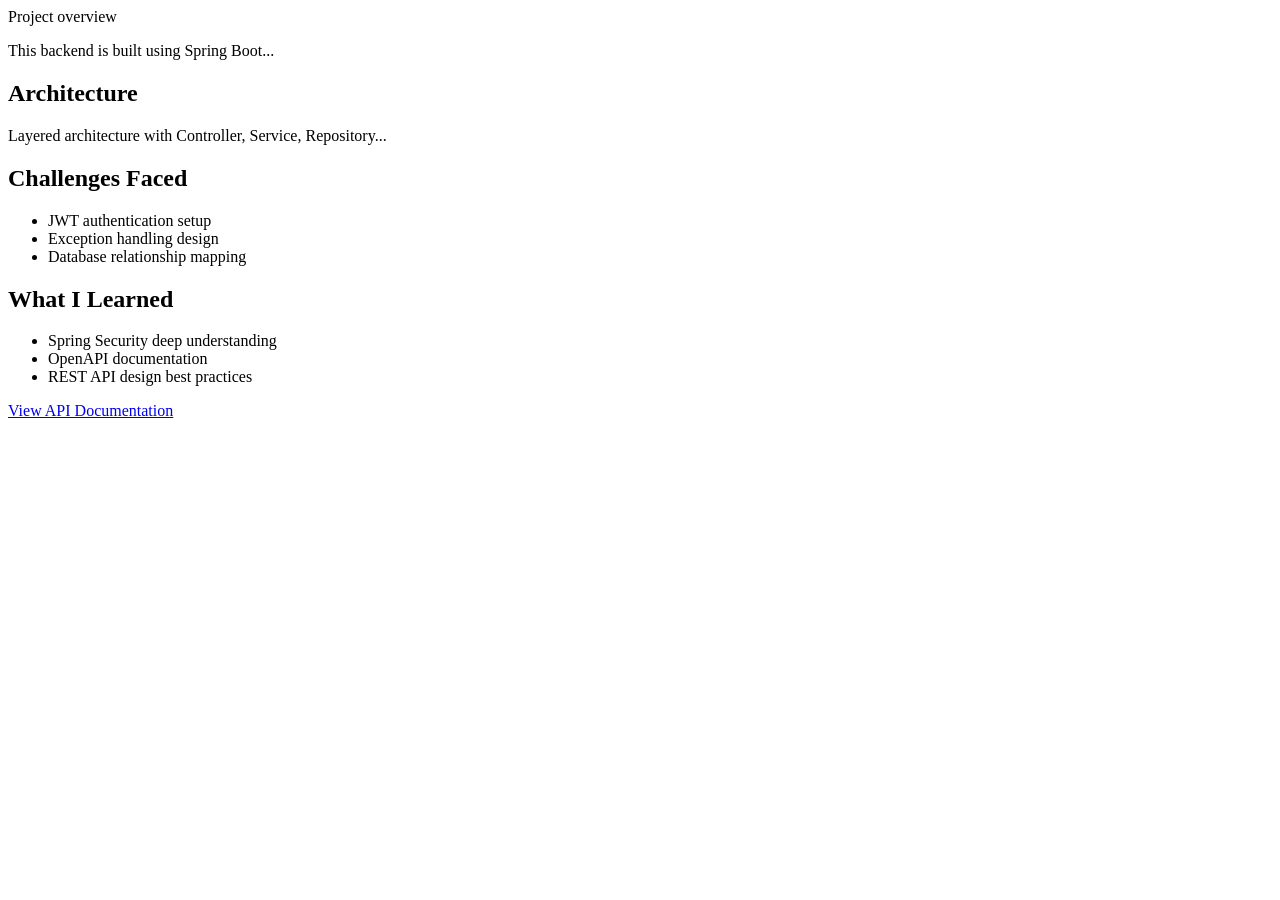
==== docs/index.html @ 5f0ccfab "swagger documentation in html format added" ====
<!DOCTYPE html>
<html lang="en">
<head>
    <meta charset="UTF-8">
    <title>Project Documentation</title>
</head>
<body>
<h>Project overview</h>
<p>This backend is built using Spring Boot...</p>

<h2>Architecture</h2>
<p>Layered architecture with Controller, Service, Repository...</p>

<h2>Challenges Faced</h2>
<ul>
    <li>JWT authentication setup</li>
    <li>Exception handling design</li>
    <li>Database relationship mapping</li>
</ul>

<h2>What I Learned</h2>
<ul>
    <li>Spring Security deep understanding</li>
    <li>OpenAPI documentation</li>
    <li>REST API design best practices</li>
</ul>

<a href="api.html">View API Documentation</a>
</body>
</html>
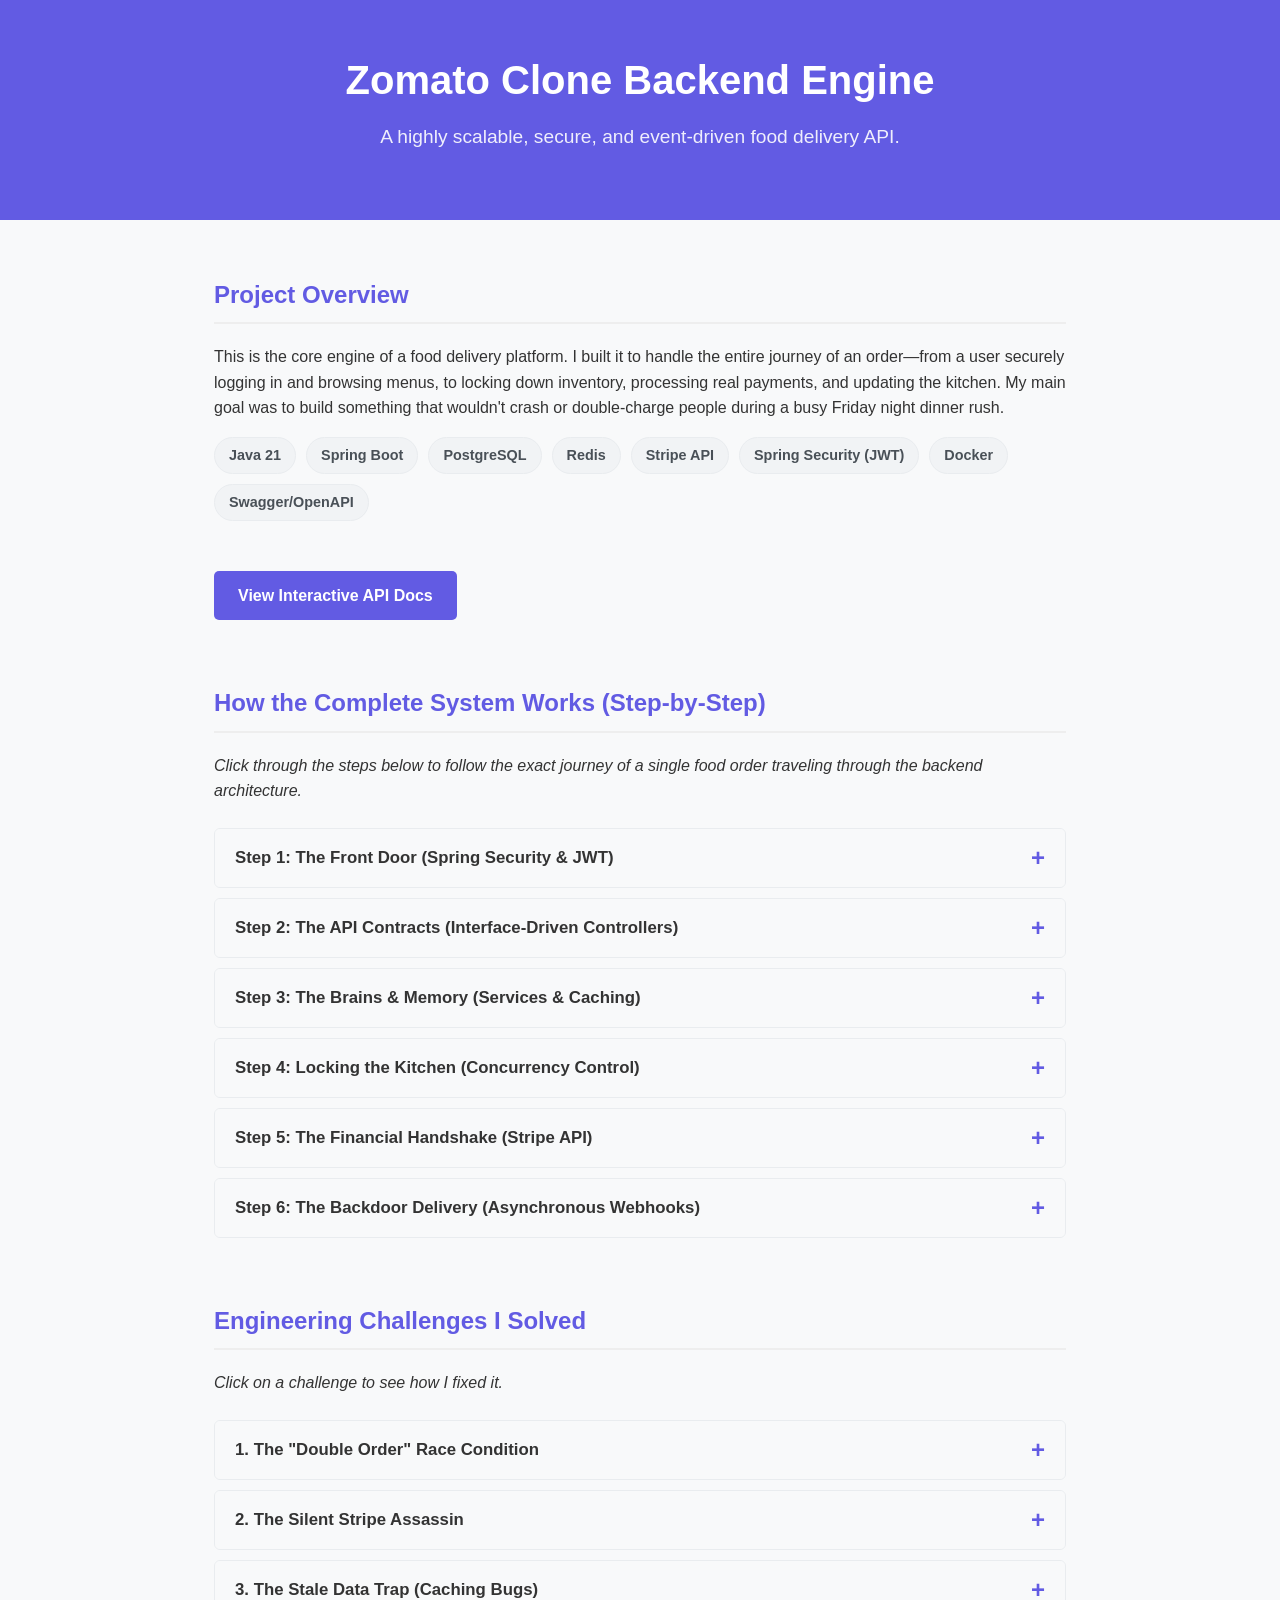
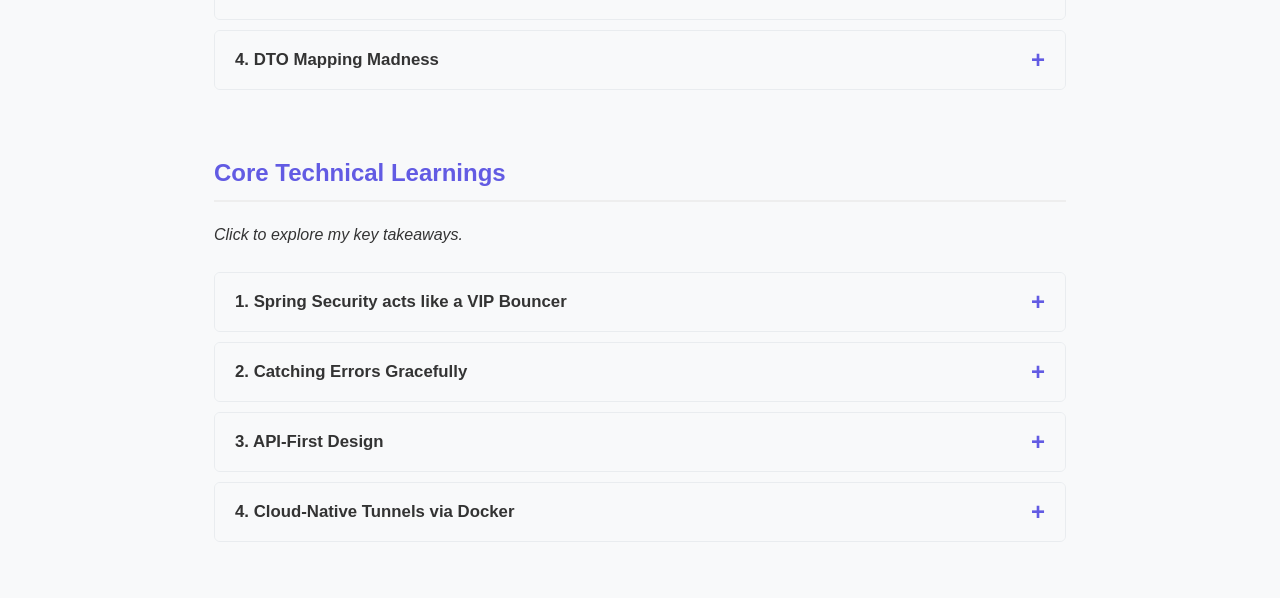
==== commit 1bcd09c8: "explanation added" ====
--- a/docs/index.html
+++ b/docs/index.html
@@ -2,29 +2,162 @@
 <html lang="en">
 <head>
     <meta charset="UTF-8">
-    <title>Project Documentation</title>
+    <meta name="viewport" content="width=device-width, initial-scale=1.0">
+    <title>Zomato Clone - Backend Architecture</title>
+    <link rel="stylesheet" href="style.css">
 </head>
 <body>
-<h>Project overview</h>
-<p>This backend is built using Spring Boot...</p>
 
-<h2>Architecture</h2>
-<p>Layered architecture with Controller, Service, Repository...</p>
+<header>
+    <h1>Zomato Clone Backend Engine</h1>
+    <p>A highly scalable, secure, and event-driven food delivery API.</p>
+</header>
 
-<h2>Challenges Faced</h2>
-<ul>
-    <li>JWT authentication setup</li>
-    <li>Exception handling design</li>
-    <li>Database relationship mapping</li>
-</ul>
+<div class="container">
 
-<h2>What I Learned</h2>
-<ul>
-    <li>Spring Security deep understanding</li>
-    <li>OpenAPI documentation</li>
-    <li>REST API design best practices</li>
-</ul>
+    <section>
+        <h2>Project Overview</h2>
+        <p>This is the core engine of a food delivery platform. I built it to handle the entire journey of an order—from a user securely logging in and browsing menus, to locking down inventory, processing real payments, and updating the kitchen. My main goal was to build something that wouldn't crash or double-charge people during a busy Friday night dinner rush.</p>
+        <div class="tech-stack">
+            <span class="badge">Java 21</span>
+            <span class="badge">Spring Boot</span>
+            <span class="badge">PostgreSQL</span>
+            <span class="badge">Redis</span>
+            <span class="badge">Stripe API</span>
+            <span class="badge">Spring Security (JWT)</span>
+            <span class="badge">Docker</span>
+            <span class="badge">Swagger/OpenAPI</span>
+        </div>
+        <br>
+        <a href="api.html" class="btn">View Interactive API Docs</a>
+    </section>
 
-<a href="api.html">View API Documentation</a>
+    <section>
+        <h2>How the Complete System Works (Step-by-Step)</h2>
+        <p><em>Click through the steps below to follow the exact journey of a single food order traveling through the backend architecture.</em></p>
+
+        <div class="accordion">
+            <div class="accordion-item">
+                <button class="accordion-header">Step 1: The Front Door (Spring Security & JWT)</button>
+                <div class="accordion-content">
+                    <p>When the React frontend sends an HTTP request, it doesn't just walk right in. It hits my Spring Security Filter Chain first. If the user is trying to place an order, the system extracts their JSON Web Token (JWT), validates the cryptographic signature, and sets up a secure context. If the token is missing or expired, the request is instantly rejected with a 403 Forbidden status.</p>
+                </div>
+            </div>
+
+            <div class="accordion-item">
+                <button class="accordion-header">Step 2: The API Contracts (Interface-Driven Controllers)</button>
+                <div class="accordion-content">
+                    <p>Once cleared by security, the request arrives at the Controller layer. Because I use an API-First design, the request is validated against strict Java Interfaces. This ensures the incoming JSON payload perfectly matches the OpenAPI documentation. If the data is malformed, my Global Exception Handler intercepts it and returns a clean error message before any business logic even runs.</p>
+                </div>
+            </div>
+
+            <div class="accordion-item">
+                <button class="accordion-header">Step 3: The Brains & Memory (Services & Caching)</button>
+                <div class="accordion-content">
+                    <p>Next, the request enters the Service layer. If the user is simply browsing the restaurant menu, the application bypasses the database entirely and serves the data directly from the Redis Cache for lightning-fast read speeds. If the user is modifying data, the service layer orchestrates the complex business rules.</p>
+                </div>
+            </div>
+
+            <div class="accordion-item">
+                <button class="accordion-header">Step 4: Locking the Kitchen (Concurrency Control)</button>
+                <div class="accordion-content">
+                    <p>If the user clicks "Checkout," things get serious. The Service layer immediately talks to Redis to establish a Distributed Lock on the specific food items. Once the inventory is secured, the system safely deducts the stock and saves a brand-new order into the PostgreSQL database with a strict "PENDING" status.</p>
+                </div>
+            </div>
+
+            <div class="accordion-item">
+                <button class="accordion-header">Step 5: The Financial Handshake (Stripe API)</button>
+                <div class="accordion-content">
+                    <p>With the database primed, the backend reaches out to Stripe's servers to generate a highly secure Checkout Session. I inject the internal Order ID into Stripe's hidden metadata. The backend then returns the generated Stripe URL to the frontend, and the user is redirected away from the app to complete their payment securely.</p>
+                </div>
+            </div>
+
+            <div class="accordion-item">
+                <button class="accordion-header">Step 6: The Backdoor Delivery (Asynchronous Webhooks)</button>
+                <div class="accordion-content">
+                    <p>The moment the user's credit card is approved, Stripe fires an asynchronous HTTP request (a webhook) to my server's hidden backdoor endpoint. My Webhook Controller catches this event, verifies Stripe's cryptographic signature to prevent fraud, extracts the hidden Order ID from the metadata, and finally updates the PostgreSQL database to mark the order as "SUCCESS". The kitchen is officially notified!</p>
+                </div>
+            </div>
+        </div>
+    </section>
+
+
+    <section>
+        <h2>Engineering Challenges I Solved</h2>
+        <p><em>Click on a challenge to see how I fixed it.</em></p>
+
+        <div class="accordion">
+            <div class="accordion-item">
+                <button class="accordion-header">1. The "Double Order" Race Condition</button>
+                <div class="accordion-content">
+                    <p><strong>The Problem:</strong> Imagine two people trying to order the last slice of pizza at the exact same millisecond. If we only rely on the database, both orders might go through!</p>
+                    <p><strong>The Fix:</strong> I implemented a Redis Distributed Lock using the <code>setIfAbsent</code> command. It instantly locks the menu item to the first user, deducts the inventory, and then unlocks it. No more ghost pizzas.</p>
+                </div>
+            </div>
+
+            <div class="accordion-item">
+                <button class="accordion-header">2. The Silent Stripe Assassin</button>
+                <div class="accordion-content">
+                    <p><strong>The Problem:</strong> My frontend was processing payments, but the database order stayed stuck in "Pending". Stripe was sending the webhook, but Spring Boot was silently dropping it because of a hidden API version mismatch.</p>
+                    <p><strong>The Fix:</strong> I wrote a robust fallback method using Stripe's "unsafe extraction" mechanism. Now, even if versions mismatch, the system forces the data extraction and updates the database correctly.</p>
+                </div>
+            </div>
+
+            <div class="accordion-item">
+                <button class="accordion-header">3. The Stale Data Trap (Caching Bugs)</button>
+                <div class="accordion-content">
+                    <p><strong>The Problem:</strong> I added Spring Cache to make loading order histories blazing fast. It worked too well—when a user placed a new order, they couldn't see it because the system kept serving the old cached data!</p>
+                    <p><strong>The Fix:</strong> I redesigned the cache layer. I kept <code>@Cacheable</code> for reading data, but injected targeted <code>@CacheEvict</code> annotations on the checkout methods to instantly wipe the old memory the second a new order is placed.</p>
+                </div>
+            </div>
+
+            <div class="accordion-item">
+                <button class="accordion-header">4. DTO Mapping Madness</button>
+                <div class="accordion-content">
+                    <p><strong>The Problem:</strong> Writing manual getters and setters to convert my massive Database Entities into clean Frontend JSON objects was tedious, messy, and prone to typos.</p>
+                    <p><strong>The Fix:</strong> I integrated MapStruct. It automatically generates the mapping code at compile time. This kept my service layer incredibly clean and strictly separated my database layer from the outside world.</p>
+                </div>
+            </div>
+        </div>
+    </section>
+
+    <section>
+        <h2>Core Technical Learnings</h2>
+        <p><em>Click to explore my key takeaways.</em></p>
+
+        <div class="accordion">
+            <div class="accordion-item">
+                <button class="accordion-header">1. Spring Security acts like a VIP Bouncer</button>
+                <div class="accordion-content">
+                    <p>I learned that modern APIs don't use simple passwords for every request. I configured a stateless JWT (JSON Web Token) system. I learned how to tweak the <code>SecurityFilterChain</code> to safely let webhooks and documentation through the "front door" for free, while strictly demanding valid tokens for checkout routes.</p>
+                </div>
+            </div>
+
+            <div class="accordion-item">
+                <button class="accordion-header">2. Catching Errors Gracefully</button>
+                <div class="accordion-content">
+                    <p>Nobody likes seeing a massive, scary Java stack trace on a webpage. I mastered <code>@RestControllerAdvice</code> to catch crashes globally. Now, if someone tries to order an item that doesn't exist, the system catches it and sends the frontend a polite, clean JSON error message instead of crashing.</p>
+                </div>
+            </div>
+
+            <div class="accordion-item">
+                <button class="accordion-header">3. API-First Design</button>
+                <div class="accordion-content">
+                    <p>I realized that controllers get messy fast when you mix routing, documentation, and logic. I extracted all my Swagger annotations and HTTP routes into pure Java Interfaces. This forces me to design the "contract" first, making my actual controllers beautifully simple.</p>
+                </div>
+            </div>
+
+            <div class="accordion-item">
+                <button class="accordion-header">4. Cloud-Native Tunnels via Docker</button>
+                <div class="accordion-content">
+                    <p>To test Stripe webhooks, Stripe's servers needed to talk directly to my local laptop. I learned how to spin up the Stripe CLI inside a Docker container to punch a secure tunnel through to my localhost, giving me hands-on experience with modern DevOps workflows.</p>
+                </div>
+            </div>
+        </div>
+    </section>
+
+</div>
+
+<script src="script.js"></script>
 </body>
 </html>
--- a/docs/style.css
+++ b/docs/style.css
@@ -0,0 +1,158 @@
+:root {
+    --primary-color: #625be3; /* Zomato Red */
+    --primary-hover: #a81a25;
+    --bg-color: #f8f9fa;
+    --text-color: #333;
+    --card-bg: #ffffff;
+    --border-radius: 8px;
+}
+
+body {
+    font-family: -apple-system, BlinkMacSystemFont, "Segoe UI", Roboto, Helvetica, Arial, sans-serif;
+    line-height: 1.6;
+    color: var(--text-color);
+    background-color: var(--bg-color);
+    margin: 0;
+    padding: 0;
+}
+
+header {
+    background-color: var(--primary-color);
+    color: white;
+    padding: 3rem 2rem;
+    text-align: center;
+}
+
+header h1 {
+    margin: 0;
+    font-size: 2.5rem;
+}
+
+header p {
+    font-size: 1.2rem;
+    opacity: 0.9;
+    margin-top: 10px;
+}
+
+.container {
+    max-width: 900px;
+    margin: 2rem auto;
+    padding: 0 2rem;
+}
+
+section {
+    padding: 1.5rem;
+    margin-bottom: 1rem;
+}
+
+h2 {
+    color: var(--primary-color);
+    border-bottom: 2px solid #eee;
+    padding-bottom: 0.5rem;
+    margin-top: 0;
+}
+
+/* Tech Stack Badges */
+.tech-stack {
+    display: flex;
+    flex-wrap: wrap;
+    gap: 10px;
+    margin-top: 1rem;
+}
+
+.badge {
+    background-color: #f1f3f5;
+    color: #495057;
+    padding: 6px 14px;
+    border-radius: 20px;
+    font-size: 0.9rem;
+    font-weight: 600;
+    border: 1px solid #e9ecef;
+}
+
+/* Primary Button */
+.btn {
+    display: inline-block;
+    background-color: var(--primary-color);
+    color: white;
+    text-decoration: none;
+    padding: 12px 24px;
+    border-radius: 5px;
+    font-weight: bold;
+    margin-top: 1.5rem;
+    transition: background 0.3s;
+}
+
+.btn:hover {
+    background-color: var(--primary-hover);
+}
+
+/* Accordion Styling */
+.accordion {
+    margin-top: 1.5rem;
+    display: flex;
+    flex-direction: column;
+    gap: 10px;
+}
+
+.accordion-item {
+    border: 1px solid #e9ecef;
+    border-radius: 6px;
+    overflow: hidden;
+}
+
+.accordion-header {
+    width: 100%;
+    background-color: #f8f9fa;
+    color: #333;
+    padding: 15px 20px;
+    font-size: 1.05rem;
+    font-weight: 600;
+    text-align: left;
+    border: none;
+    cursor: pointer;
+    outline: none;
+    transition: background-color 0.2s ease;
+    display: flex;
+    justify-content: space-between;
+    align-items: center;
+}
+
+.accordion-header:hover {
+    background-color: #e9ecef;
+}
+
+/* Add a plus/minus icon using CSS */
+.accordion-header::after {
+    content: '+';
+    font-size: 1.5rem;
+    color: var(--primary-color);
+    transition: transform 0.3s ease;
+}
+
+/* When the accordion is active, change the icon */
+.accordion-header.active::after {
+    content: '−';
+}
+
+.accordion-content {
+    background-color: white;
+    max-height: 0;
+    overflow: hidden;
+    transition: max-height 0.3s ease-out, padding 0.3s ease;
+    padding: 0 20px; /* Start with no vertical padding */
+}
+
+/* When active, expand the content */
+.accordion-content.show {
+    /* Set a high max-height so it naturally fits the text */
+    max-height: 500px;
+    padding: 15px 20px;
+}
+
+.accordion-content p {
+    margin-top: 0;
+    margin-bottom: 10px;
+    font-size: 0.95rem;
+    color: #555;
+}
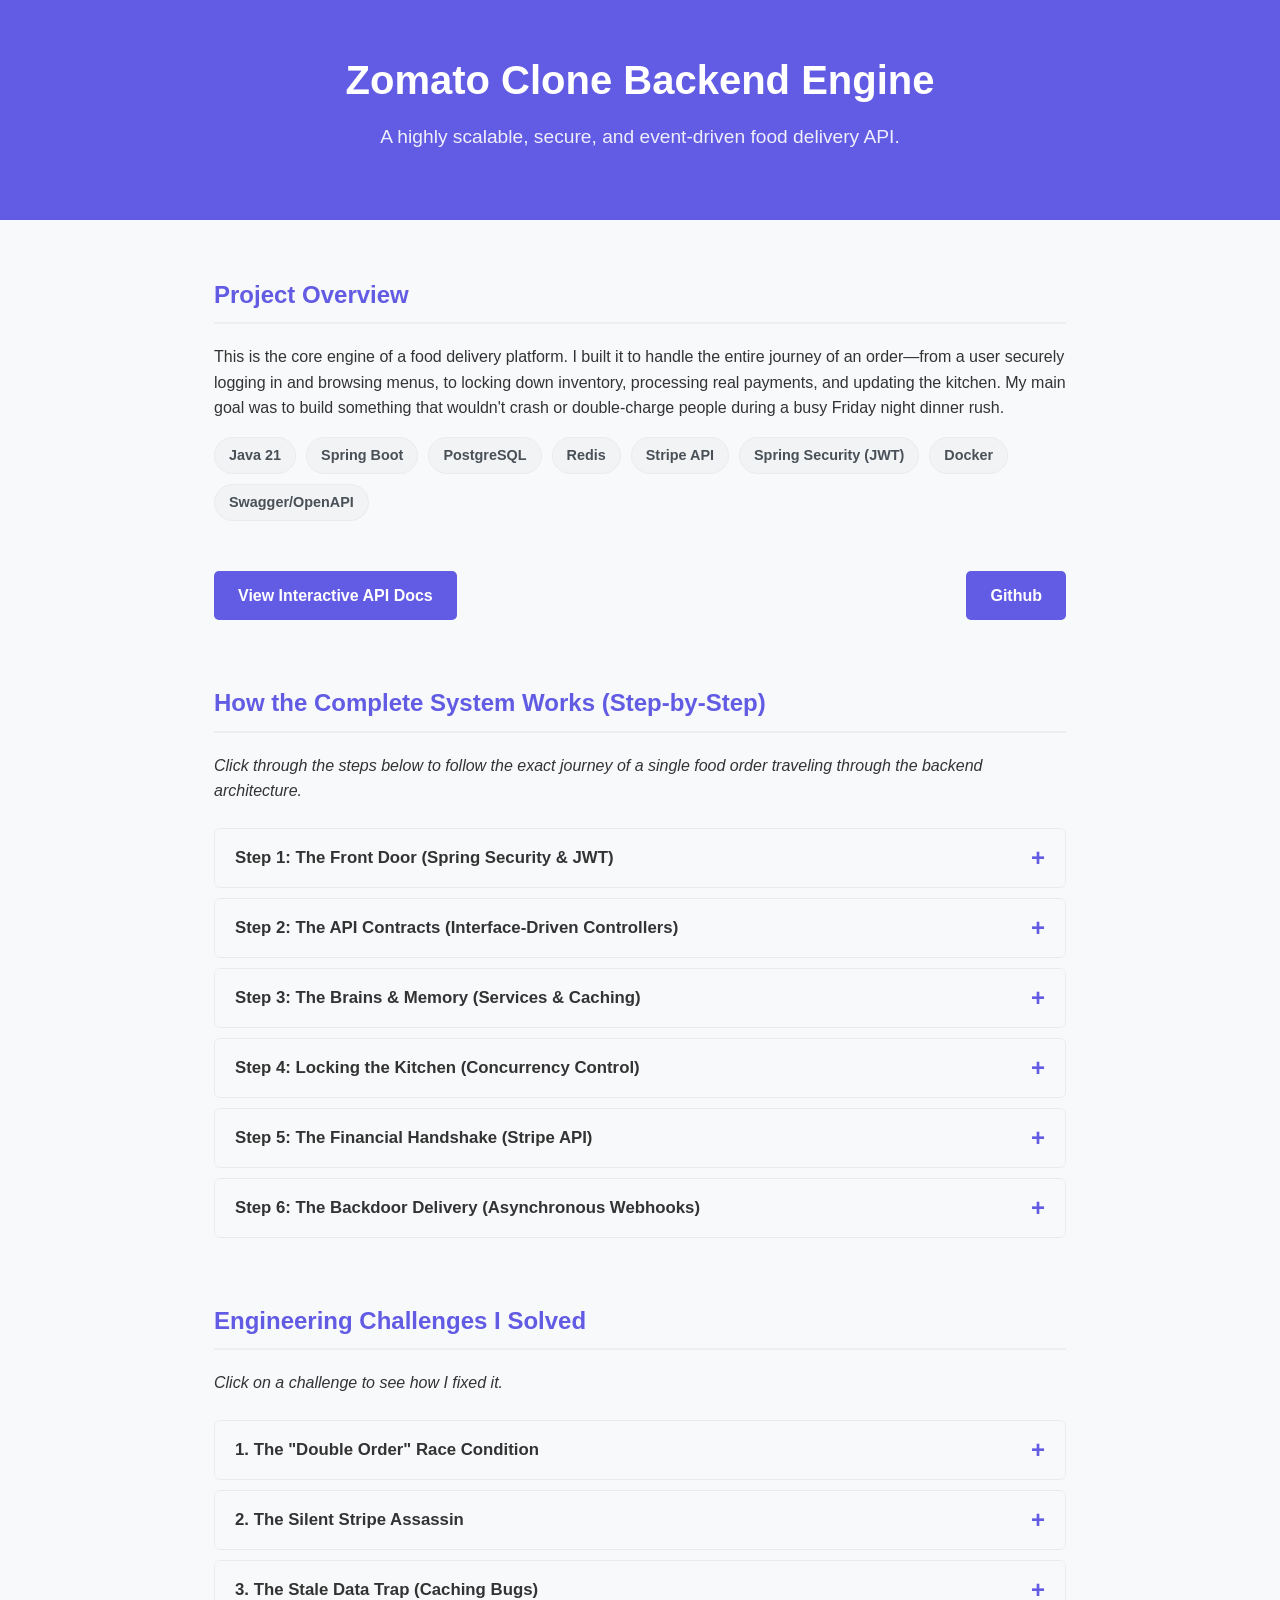
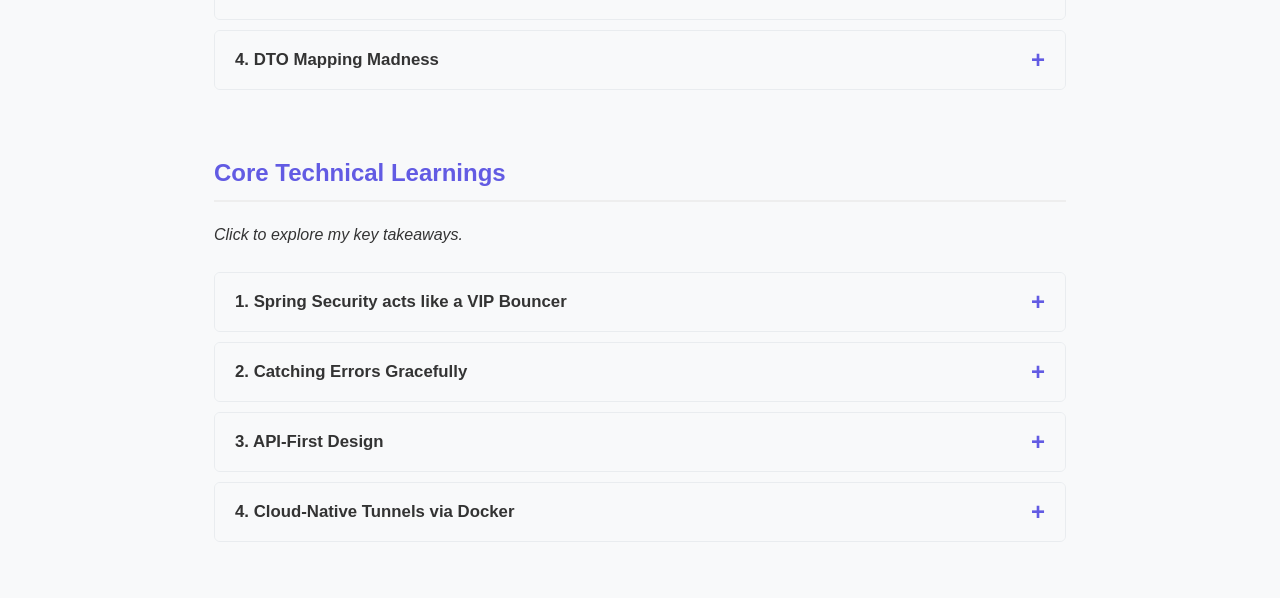
==== commit eb608146: "github link updated" ====
--- a/docs/index.html
+++ b/docs/index.html
@@ -29,7 +29,10 @@
             <span class="badge">Swagger/OpenAPI</span>
         </div>
         <br>
-        <a href="api.html" class="btn">View Interactive API Docs</a>
+       <div class="links">
+           <a href="api.html" class="btn">View Interactive API Docs</a>
+           <a href="https://github.com/kundan424/ZomatoClone" class="btn"> Github</a>
+       </div>
     </section>
 
     <section>
--- a/docs/style.css
+++ b/docs/style.css
@@ -1,6 +1,6 @@
 :root {
     --primary-color: #625be3; /* Zomato Red */
-    --primary-hover: #a81a25;
+    --primary-hover: #9d98eb;
     --bg-color: #f8f9fa;
     --text-color: #333;
     --card-bg: #ffffff;
@@ -15,6 +15,7 @@
     margin: 0;
     padding: 0;
 }
+
 
 header {
     background-color: var(--primary-color);
@@ -155,4 +156,9 @@
     margin-bottom: 10px;
     font-size: 0.95rem;
     color: #555;
+}
+
+.links{
+    display: flex;
+    justify-content: space-between;
 }
